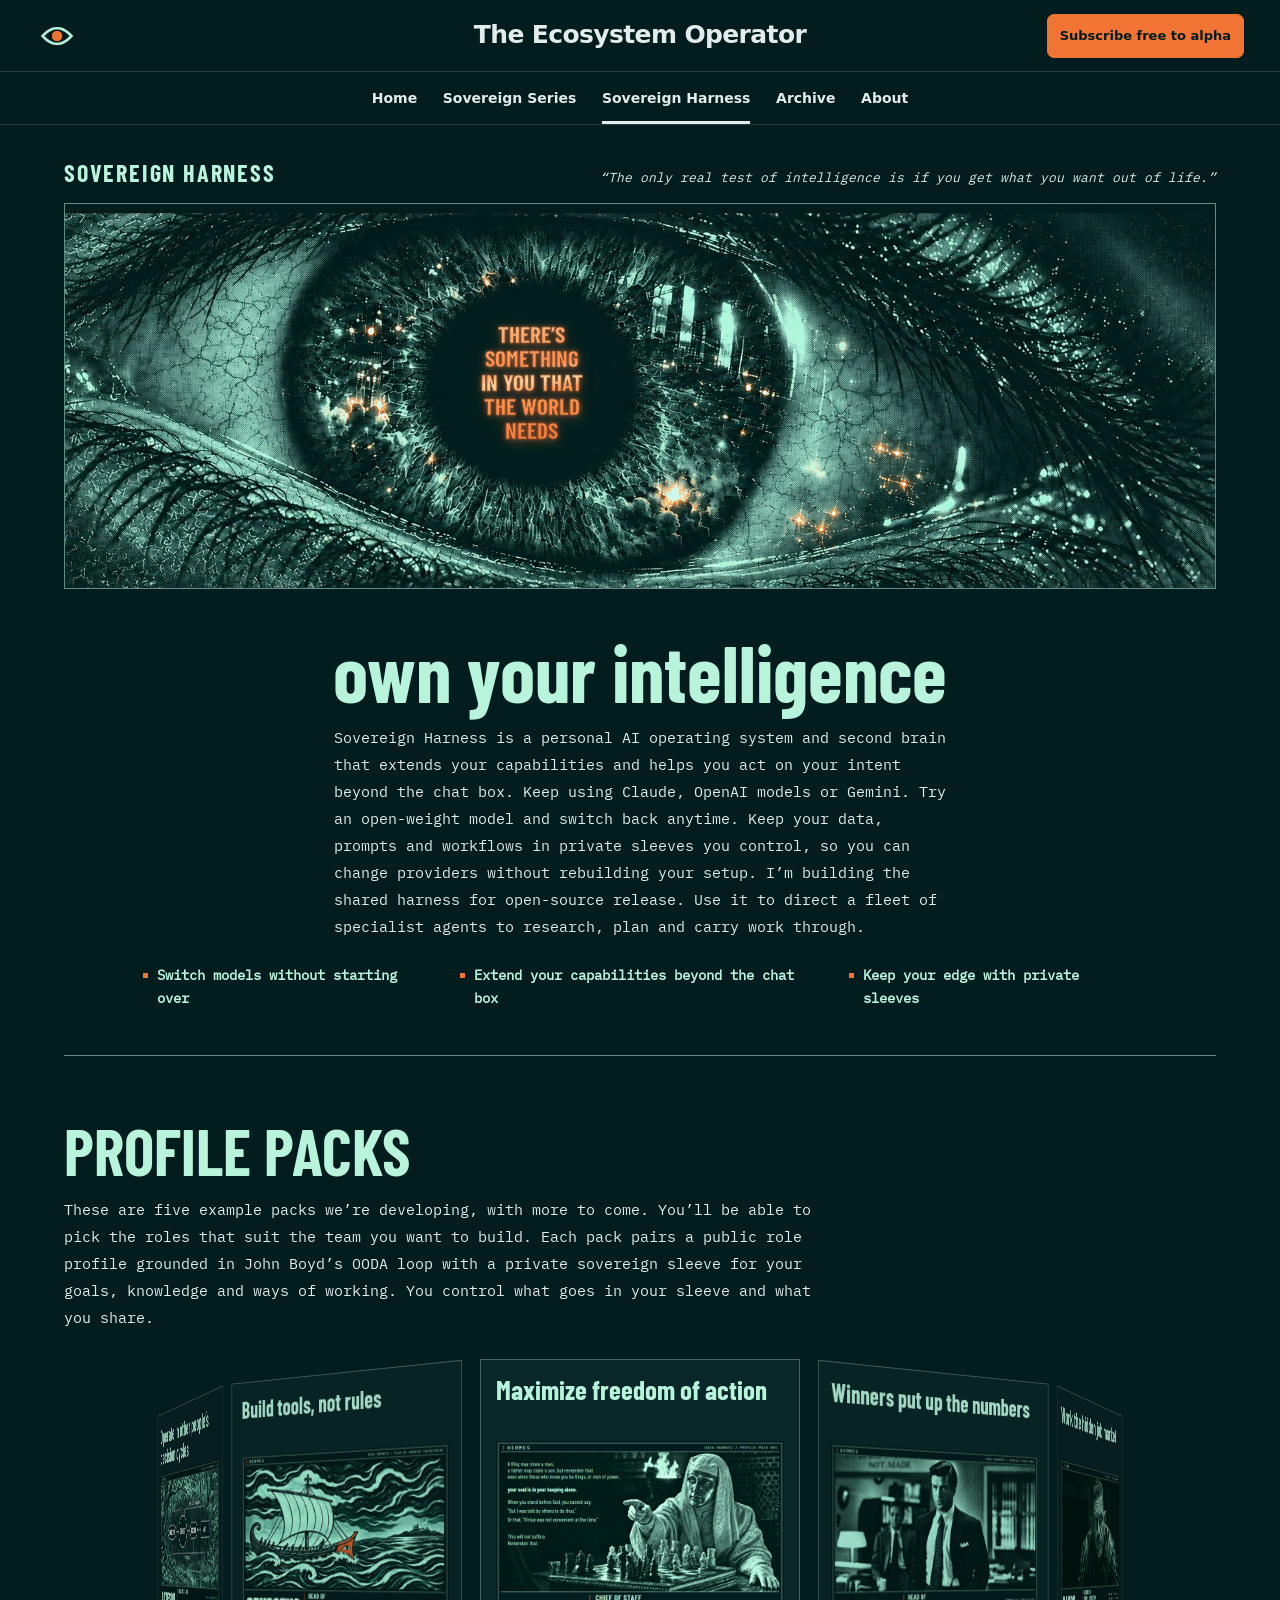
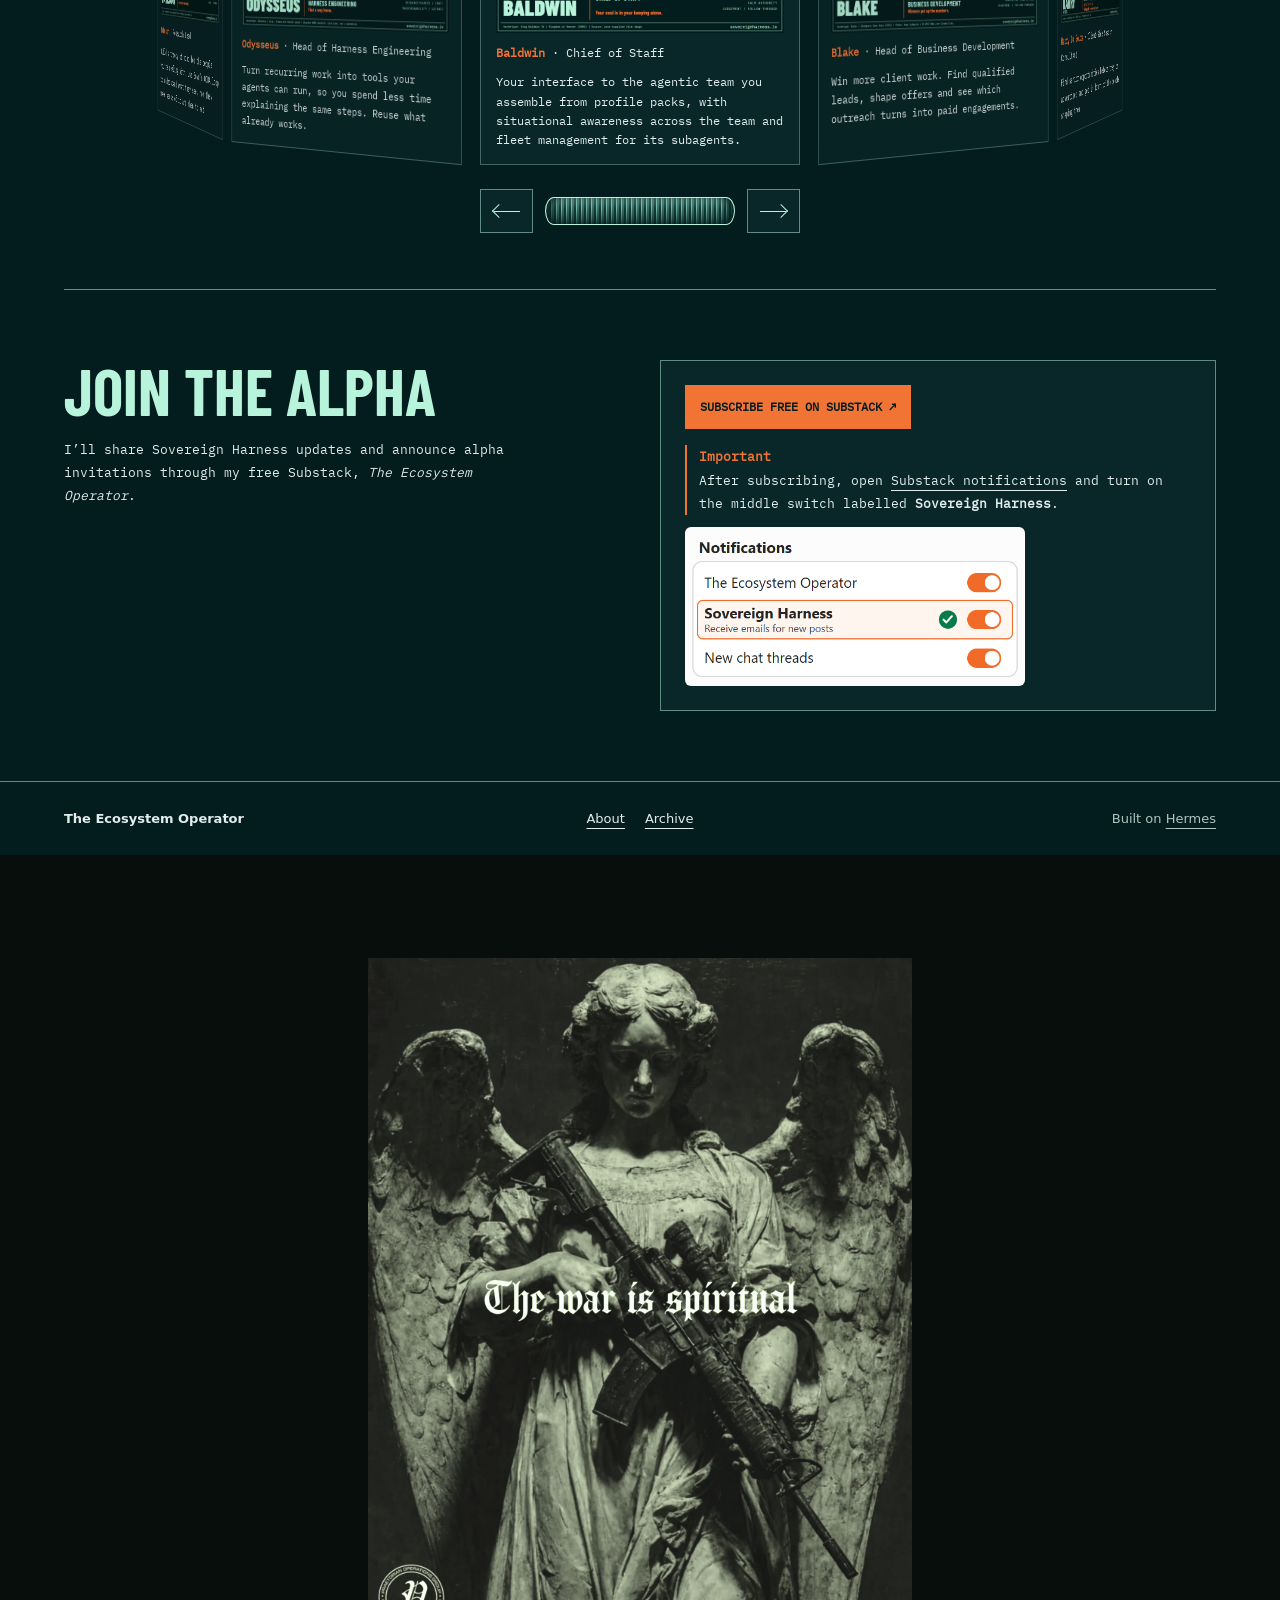
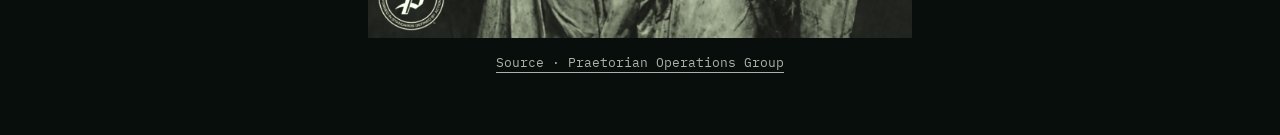
==== green-preview/index.html @ 382563a9 "Publish green artwork preview" ====
<!doctype html>
<html lang="en-GB">
<head>
<meta charset="utf-8">
<meta name="viewport" content="width=device-width, initial-scale=1">
<title>Welcome to your Sovereign Harness</title>
<meta name="description" content="Bring your models, knowledge and ongoing work into a harness you control. Follow Sovereign Harness updates through The Ecosystem Operator.">
<meta name="theme-color" content="#031c1d">
<link rel="canonical" href="https://sovereignharness.io/">
<link rel="icon" href="../icon.svg" type="image/svg+xml">
<link rel="stylesheet" href="../style.css?v=0ae47be">
<meta property="og:title" content="Sovereign Harness — own your intelligence">
<meta property="og:description" content="A personal operating system in Hermes. Opt in to project updates and future alpha cohort invitations.">
<meta property="og:type" content="website">
<meta property="og:url" content="https://sovereignharness.io/">
<meta property="og:image" content="https://sovereignharness.io/assets/sovereign-harness-eye-share.jpg">
<meta property="og:image:secure_url" content="https://sovereignharness.io/assets/sovereign-harness-eye-share.jpg">
<meta property="og:image:type" content="image/jpeg">
<meta property="og:image:width" content="1200">
<meta property="og:image:height" content="630">
<meta property="og:image:alt" content="A teal eye with orange text reading ‘There’s something in you that the world needs’.">
<meta name="twitter:card" content="summary_large_image">
<meta name="twitter:title" content="Sovereign Harness — own your intelligence">
<meta name="twitter:description" content="A personal operating system in Hermes. Opt in to project updates and future alpha cohort invitations.">
<meta name="twitter:image" content="https://sovereignharness.io/assets/sovereign-harness-eye-share.jpg">
<meta name="twitter:image:alt" content="A teal eye with orange text reading ‘There’s something in you that the world needs’.">
<meta name="robots" content="noindex">
<style>
  .closing-artwork {
    margin: 0;
    padding: clamp(3rem, 8vw, 7rem) 1rem clamp(2rem, 5vw, 4rem);
    background: #080e0b;
    text-align: center;
  }
  .closing-artwork img {
    display: block;
    width: min(100%, 34rem);
    height: auto;
    margin-inline: auto;
    filter: grayscale(.82) sepia(.35) hue-rotate(43deg) saturate(1.18);
  }
  .closing-artwork figcaption {
    margin-top: 1rem;
    color: #a8b5a6;
    font-size: .8rem;
  }
</style>
</head>
<body>
<header class="publication-header" id="page-top">
  <div class="masthead">
    <a class="publication-icon" href="https://ecosystemoperator.substack.com/" aria-label="The Ecosystem Operator home"><picture><source media="(prefers-reduced-motion: no-preference)" srcset="../assets/eye-blink-and-sheen.gif?v=c6fed5a"><img src="../icon.svg" width="42" height="42" alt=""></picture></a>
    <a class="publication-name" href="https://ecosystemoperator.substack.com/">The Ecosystem Operator</a>
    <a class="subscribe-cta masthead-cta" href="#updates">Subscribe free to alpha</a>
  </div>
  <nav class="publication-nav" aria-label="Publication">
    <a href="https://ecosystemoperator.substack.com/">Home</a>
    <a href="https://ecosystemoperator.substack.com/p/survival-of-the-sovereign-series">Sovereign Series</a>
    <a href="#page-top" aria-current="page">Sovereign Harness</a>
    <a href="https://ecosystemoperator.substack.com/archive">Archive</a>
    <a href="https://ecosystemoperator.substack.com/about">About</a>
  </nav>
</header>
<main>
<section class="hero" id="top" aria-labelledby="hero-title">
  <div class="project-intro"><span class="project-name">Sovereign Harness</span><p class="strapline">“The only real test of intelligence is if you get what you want out of life.”</p></div>
  <figure class="eye-banner">
    <img class="hero-image" src="../assets/eye.jpg" alt="" width="1774" height="887" fetchpriority="high">
    <figcaption class="eye-caption">There’s<br>something<br>in you that<br>the world<br>needs</figcaption>
  </figure>
  <div class="hero-copy" id="about">
    <h1 id="hero-title">own your intelligence</h1>
    <p class="summary">Sovereign Harness is a personal AI operating system and second brain that extends your capabilities and helps you act on your intent beyond the chat box. Keep using Claude, OpenAI models or Gemini. Try an open-weight model and switch back anytime. Keep your data, prompts and workflows in private sleeves you control, so you can change providers without rebuilding your setup. I’m building the shared harness for open-source release. Use it to direct a fleet of specialist agents to research, plan and carry work through.</p>
    <ul class="benefits">
      <li>Switch models without starting over</li>
      <li>Extend your capabilities beyond the chat box</li>
      <li>Keep your edge with private sleeves</li>
    </ul>
  </div>
</section>
<section class="profile-packs" id="profile-packs" aria-labelledby="packs-title">
  <div class="packs-heading">
    <h2 id="packs-title">Profile packs</h2>
    <p class="summary">These are five example packs we’re developing, with more to come. You’ll be able to pick the roles that suit the team you want to build. Each pack pairs a public role profile grounded in John Boyd’s OODA loop with a private sovereign sleeve for your goals, knowledge and ways of working. You control what goes in your sleeve and what you share.</p>
  </div>
  <div class="pack-viewport">
    <ul class="pack-track" id="pack-track" tabindex="0" aria-label="Five profile packs">
      <li class="pack-card">
        <h3>Maximize freedom of action</h3>
        <img src="../assets/chief-of-staff-baldwin.png" alt="" width="1536" height="1024" loading="lazy">
        <p class="pack-character"><strong>Baldwin</strong> · Chief of Staff</p>
        <p>Your interface to the agentic team you assemble from profile packs, with situational awareness across the team and fleet management for its subagents.</p>
      </li>
      <li class="pack-card">
        <h3>Winners put up the numbers</h3>
        <img src="../assets/head-of-business-development-blake.png" alt="" width="1536" height="1024" loading="lazy">
        <p class="pack-character"><strong>Blake</strong> · Head of Business Development</p>
        <p>Win more client work. Find qualified leads, shape offers and see which outreach turns into paid engagements.</p>
      </li>
      <li class="pack-card">
        <h3>Work the hidden job market</h3>
        <img src="../assets/head-of-talent-harry.png?v=0d63906" alt="" width="1536" height="1024" loading="lazy">
        <p class="pack-character"><strong>Harry Da Souza</strong> · Client-Side Search Consultant</p>
        <p>Find senior opportunities before they’re advertised and get in front of the people shaping them.</p>
      </li>
      <li class="pack-card">
        <h3>Operate in other people’s decision cycles</h3>
        <img src="../assets/research-lead-bateson.png?v=7f2e8f7" alt="A white OODA diagram shows how observation, orientation, decisions and action connect, over a teal woodland." width="1536" height="1024" loading="lazy">
        <p class="pack-character"><strong>Bateson</strong> · Research Lead</p>
        <p>Build a theory of mind for the people you’re dealing with. Use Boyd’s OODA loop to understand what they see, how they make sense of it and when to act.</p>
      </li>
      <li class="pack-card">
        <h3>Build tools, not rules</h3>
        <img src="../assets/head-of-harness-engineering-odysseus.png" alt="" width="1536" height="1024" loading="lazy">
        <p class="pack-character"><strong>Odysseus</strong> · Head of Harness Engineering</p>
        <p>Turn recurring work into tools your agents can run, so you spend less time explaining the same steps. Reuse what already works.</p>
      </li>
    </ul>
  </div>
  <div class="pack-controls" role="group" aria-label="Browse profile packs" hidden>
    <button type="button" data-pack-direction="-1" aria-controls="pack-track" aria-label="Previous profile pack"><span aria-hidden="true"></span></button>
    <button class="pack-dial" type="button" aria-label="Turn profile pack dial" aria-description="Drag left or right, or use the arrow keys." aria-controls="pack-track"><span aria-hidden="true"></span></button>
    <button type="button" data-pack-direction="1" aria-controls="pack-track" aria-label="Next profile pack"><span aria-hidden="true"></span></button>
  </div>
</section>
<section class="signup" id="updates" aria-labelledby="signup-title">
  <div>
    <h2 id="signup-title">Join the alpha</h2>
    <p>I’ll share Sovereign Harness updates and announce alpha invitations through my free Substack, <i>The Ecosystem Operator</i>.</p>
  </div>
  <div class="signup-box">
    <a class="subscribe-cta" href="https://ecosystemoperator.substack.com/embed">SUBSCRIBE FREE ON SUBSTACK ↗</a>
    <p class="signup-reminder"><strong>Important</strong><br>After subscribing, open <a href="https://ecosystemoperator.substack.com/account#notifications">Substack notifications</a> and turn on the middle switch labelled <b>Sovereign Harness</b>.</p>
    <img class="signup-guide" src="../assets/substack-updates.png?v=b4bda8c" data-animation="../assets/substack-updates.gif?v=e071088" width="600" height="280" loading="lazy" alt="In Substack Notifications, turn on the middle switch labelled Sovereign Harness.">
  </div>
</section>
</main>
<footer class="publication-footer">
  <a class="footer-name" href="https://ecosystemoperator.substack.com/">The Ecosystem Operator</a>
  <div class="footer-links"><a href="https://ecosystemoperator.substack.com/about">About</a><a href="https://ecosystemoperator.substack.com/archive">Archive</a></div>
  <span class="footer-credit">Built on <a href="https://hermes-agent.nousresearch.com/">Hermes</a></span>
</footer>
<figure class="closing-artwork" id="closing-artwork">
  <img src="the-war-is-spiritual.webp" width="1440" height="1800"
       loading="lazy" alt="A stone angel holds a rifle. The caption reads 'The war is spiritual'.">
  <figcaption><a href="https://www.instagram.com/p/DWGxwhJDHxY/">Source · Praetorian Operations Group</a></figcaption>
</figure>
<script src="../profile-packs.js?v=69438b4" defer></script>
<script src="../favicon-blink.js?v=b08d738" defer></script>
<script>
  const signupGuide = document.querySelector('.signup-guide');
  if ('IntersectionObserver' in window && !matchMedia('(prefers-reduced-motion: reduce)').matches) {
    const observer = new IntersectionObserver(([entry]) => {
      if (entry.intersectionRatio < 0.75) return;
      signupGuide.src = signupGuide.dataset.animation;
      observer.disconnect();
    }, { threshold: 0.75 });
    observer.observe(signupGuide);
  }
</script>
</body>
</html>
---- style.css ----
@font-face {
  font-family: Plex;
  src: url('assets/IBMPlexMono-Regular.ttf') format('truetype');
  font-display: swap;
}

@font-face {
  font-family: Barlow;
  src: url('assets/BarlowCondensed-Bold.ttf') format('truetype');
  font-weight: 700;
  font-display: swap;
}

:root {
  color-scheme: dark;
  --dark: #031c1d;
  --text: #e2ecec;
  --mint: #b8f4dc;
  --muted: #5f8d85;
  --orange: #f17435;
  font-family: Plex, ui-monospace, monospace;
  background: var(--dark);
  color: var(--text);
}

* { box-sizing: border-box; }
html { scroll-behavior: smooth; }
body { margin: 0; }
a { color: inherit; text-underline-offset: 5px; }
a:focus-visible { outline: 2px solid var(--orange); outline-offset: 6px; }

main, footer {
  max-width: 1280px;
  margin: auto;
  padding-inline: clamp(22px, 5vw, 64px);
}

.strapline {
  margin: 9px 0 0;
  font-size: clamp(11px, 1.1vw, 13px);
  font-style: italic;
  line-height: 1.6;
}

.subscribe-cta {
  display: inline-flex;
  align-items: center;
  min-height: 44px;
  padding: 8px 14px;
  border: 1px solid var(--orange);
  background: var(--orange);
  color: var(--dark);
  font-size: 12px;
  font-weight: bold;
  line-height: 1.5;
  text-decoration: none;
}

.subscribe-cta:hover,
.subscribe-cta:focus-visible,
.subscribe-cta:active {
  border-color: var(--mint);
  background: var(--mint);
}

.hero { padding-top: clamp(18px, 3vw, 36px); }

.eye-banner {
  --pupil-x: 40.6%;
  --pupil-y: 46.6%;
  position: relative;
  overflow: hidden;
  margin: 0;
  border: 1px solid var(--muted);
}

.hero-image {
  display: block;
  width: 100%;
  height: clamp(150px, 34vw, 384px);
  object-fit: cover;
  object-position: var(--pupil-x) var(--pupil-y);
}

.eye-caption {
  position: absolute;
  left: var(--pupil-x);
  top: var(--pupil-y);
  transform: translate(-50%, -50%);
  width: max-content;
  text-align: center;
  text-transform: uppercase;
  font: 700 clamp(10px, 1.8vw, 24px)/1.04 Barlow, Impact, sans-serif;
  color: #ff9958;
  -webkit-text-stroke: clamp(0.25px, 0.035vw, 0.55px) rgb(0 0 0 / 65%);
  filter: drop-shadow(0 0 2px #f1743580) drop-shadow(1px 2px 6px #e0602d5c);
}

@supports (background-clip: text) {
  .eye-caption {
    background-image: linear-gradient(173deg, #ffbd85, #f88b4d 36%, #ffd19c 48%, #fa9754 57%, #ed773b);
    background-clip: text;
    color: transparent;
  }
}

.hero-copy {
  padding-block: clamp(24px, 4vw, 45px);
  border-bottom: 1px solid var(--muted);
}

.hero-copy h1 { text-align: center; }

.hero-copy .summary {
  max-width: 68ch;
  margin-inline: auto;
}

h1, h2 {
  margin: 0;
  color: var(--mint);
  font: 700 clamp(42px, 5vw, 64px)/.96 Barlow, Impact, sans-serif;
  text-transform: uppercase;
}

h1 { font-size: clamp(49px, 6.2vw, 94px); }
#hero-title { text-transform: none; }

.summary {
  max-width: 760px;
  margin: 14px 0 0;
  font-size: 15px;
  line-height: 1.8;
}

.benefits {
  display: flex;
  flex-wrap: wrap;
  justify-content: center;
  gap: 10px 28px;
  margin: 24px auto 0;
  padding: 0;
  list-style: none;
  color: var(--mint);
  font-size: 14px;
  font-weight: bold;
  line-height: 1.65;
}

.benefits li {
  display: flex;
  align-items: flex-start;
  gap: 9px;
}

.benefits li::before {
  content: '';
  flex: 0 0 5px;
  height: 5px;
  margin-top: 9px;
  background: var(--orange);
}

.signup {
  padding-block: clamp(36px, 6vw, 70px);
  display: grid;
  grid-template-columns: 1fr 1fr;
  gap: 40px;
  align-items: start;
  border-top: 1px solid var(--muted);
}

.signup p {
  max-width: 480px;
  margin: 16px 0 0;
  font-size: 13px;
  line-height: 1.8;
}

.signup-box {
  border: 1px solid var(--muted);
  padding: 24px;
  background: #092729;
}

.signup-reminder {
  border-inline-start: 2px solid var(--orange);
  padding-inline-start: 12px;
}

.signup-reminder strong { color: var(--orange); }

.signup-guide {
  display: block;
  width: min(100%, 340px);
  height: auto;
  margin-top: 12px;
  border-radius: 6px;
}

footer {
  padding-block: 25px;
  border-top: 1px solid var(--muted);
  display: flex;
  justify-content: space-between;
  gap: 24px;
  font-size: 10px;
  line-height: 1.8;
}

footer a { white-space: nowrap; }

@media (prefers-reduced-motion: reduce) {
  html { scroll-behavior: auto; }
}

.profile-packs {
  --pack-face-width: min(72%, 320px);
  padding-block: clamp(34px, 5vw, 66px) clamp(28px, 5vw, 56px);
  scroll-margin-top: 20px;
}

.packs-heading {
  margin-bottom: 20px;
}

.packs-heading h2 {
  margin: 0 0 10px;
}

.pack-controls:not([hidden]) {
  display: flex;
  inline-size: var(--pack-face-width);
  align-items: center;
  gap: clamp(8px, 2vw, 12px);
  margin-top: 10px;
  margin-inline: auto;
}

.pack-controls button {
  flex: 0 0 max(44px, calc(100% / 6));
  height: 44px;
  display: grid;
  place-items: center;
  border: 1px solid var(--muted);
  background: #092729;
  color: var(--mint);
  cursor: pointer;
}

.pack-controls [data-pack-direction]:hover {
  border-color: var(--mint);
}

.pack-controls [data-pack-direction] span {
  position: relative;
  width: 66%;
  border-top: 1px solid currentColor;
}

.pack-controls [data-pack-direction] span::after {
  content: "";
  position: absolute;
  right: 0;
  top: -1px;
  width: 9px;
  height: 9px;
  border-top: 1px solid currentColor;
  border-right: 1px solid currentColor;
  transform: translateY(-50%) rotate(45deg);
}

.pack-controls [data-pack-direction="-1"] span {
  transform: scaleX(-1);
}

.pack-controls .pack-dial {
  flex: 1 1 0;
  min-width: 0;
  padding: 0;
  border: 0;
  background: transparent;
  touch-action: pan-y;
  user-select: none;
  cursor: grab;
}

.pack-dial:active {
  cursor: grabbing;
}

.pack-dial span {
  width: 100%;
  height: 28px;
  border: 1px solid var(--mint);
  border-radius: 9px / 50%;
  background-image: linear-gradient(#b8f4dc45, transparent 42%, #031c1daa),
    repeating-linear-gradient(90deg, #72b5a5 0 1px, #376a61 1px 3px, #123b38 3px 5px);
  background-position: 0 0, var(--dial-offset, 0px) 0;
  background-size: 100% 100%, 5px 100%;
  box-shadow: inset 10px 0 9px -5px var(--dark), inset -10px 0 9px -5px var(--dark);
}

.pack-viewport {
  overflow: clip;
}

.pack-track {
  display: grid;
  grid-auto-flow: column;
  grid-auto-columns: min(86%, clamp(248px, 28vw, 330px));
  align-items: start;
  gap: 16px;
  overflow-x: auto;
  scroll-snap-type: x mandatory;
  scrollbar-color: var(--muted) var(--dark);
  list-style: none;
  margin: 0;
  padding: 2px 0 14px;
}

.pack-track:focus-visible,
.pack-controls :focus-visible {
  outline: 2px solid var(--orange);
  outline-offset: -2px;
}

.pack-track.is-wheel {
  grid-template-columns: var(--pack-face-width);
  grid-auto-flow: row;
  justify-content: center;
  align-items: stretch;
  overflow: visible;
  perspective: 1100px;
  padding-block: 8px 14px;
  touch-action: pan-y;
  cursor: grab;
}

.pack-track.is-dragging {
  user-select: none;
  cursor: grabbing;
}

.pack-card {
  scroll-snap-align: start;
  border: 1px solid #436763;
  background: #092729;
  padding: 15px;
}

.is-wheel .pack-card {
  grid-area: 1 / 1;
  backface-visibility: hidden;
  transform: translateZ(calc(-1 * var(--wheel-radius, 0px)))
    rotateY(var(--card-angle, 0deg)) translateZ(var(--wheel-radius, 0px));
  filter: brightness(var(--card-light, 1));
}

.pack-card h3 {
  min-height: 2.1em;
  margin: 0 0 10px;
  color: var(--mint);
  font: 700 27px/1.04 Barlow, Impact, sans-serif;
}

.pack-card img {
  display: block;
  width: 100%;
  height: auto;
  aspect-ratio: 3 / 2;
  object-fit: contain;
}

.pack-card p {
  font-size: 12px;
  line-height: 1.6;
  margin: 10px 0 0;
}

.pack-character strong {
  color: var(--orange);
}

@media (max-width: 760px) {
  .subscribe-cta { padding-inline: 10px; font-size: 11px; }
  .summary { font-size: 13px; }
  .benefits {
    flex-direction: column;
    align-items: flex-start;
    width: fit-content;
  }
  .signup { grid-template-columns: 1fr; gap: 24px; }
}

.publication-header, .publication-footer { font-family: system-ui, sans-serif; }
.publication-header { display: block; width: 100%; max-width: none; padding: 0; border-bottom: 1px solid #263d3e; }
.masthead { display: grid; grid-template-columns: 1fr auto 1fr; gap: 16px; align-items: center; min-height: 72px; padding-inline: clamp(16px, 3vw, 36px); border-bottom: 1px solid #263d3e; }
.masthead a, .publication-nav a { text-decoration: none; }
.publication-icon { width: 42px; display: block; }
.publication-icon img { display: block; width: 100%; height: auto; }
.publication-name { font-weight: 760; font-size: clamp(17px, 2.5vw, 25px); line-height: 1.15; letter-spacing: -.025em; }
.masthead-cta { justify-self: end; border-radius: 7px; font-size: 13px; white-space: nowrap; padding-inline: 12px; }
.publication-nav { display: flex; width: 100%; justify-content: center; flex-wrap: wrap; gap: clamp(8px, 2vw, 26px); padding-inline: 10px; font-size: 14px; font-weight: 600; }
.publication-nav a { display: flex; align-items: center; min-height: 52px; border-bottom: 3px solid transparent; padding-top: 3px; }
.publication-nav a:hover { color: var(--mint); }
.publication-nav a[aria-current] { border-bottom-color: currentColor; font-weight: 760; }
.project-intro { display: flex; align-items: baseline; justify-content: space-between; gap: 6px 18px; margin-bottom: 14px; flex-wrap: wrap; }
.project-name {
  color: var(--mint);
  font: 700 24px/1 Barlow, Impact, sans-serif;
  text-transform: uppercase;
  letter-spacing: .075em;
}
.project-intro .strapline { margin: 0; }
.publication-footer { display: grid; grid-template-columns: 1fr auto 1fr; align-items: center; font-size: 13px; gap: 16px 26px; }
.footer-name { font-weight: 760; text-decoration: none; }
.footer-links { display: flex; gap: 20px; }
.footer-credit { justify-self: end; color: #adc6c1; }
@media (max-width: 640px) {
  .masthead { grid-template-columns: auto minmax(0, 1fr) auto; min-height: 64px; padding-inline: 12px; gap: 8px; }
  .publication-icon { width: 32px; }
  .publication-name { font-size: clamp(14px, 4.25vw, 21px); }
  .masthead-cta { font-size: clamp(10px, 2.8vw, 12px); padding-inline: 7px; }
  .publication-nav { font-size: clamp(10px, 2.8vw, 13px); }
  .publication-nav a { min-height: 44px; }
  .publication-footer { grid-template-columns: 1fr auto; }
  .footer-credit { grid-column: 1 / -1; justify-self: start; }
}
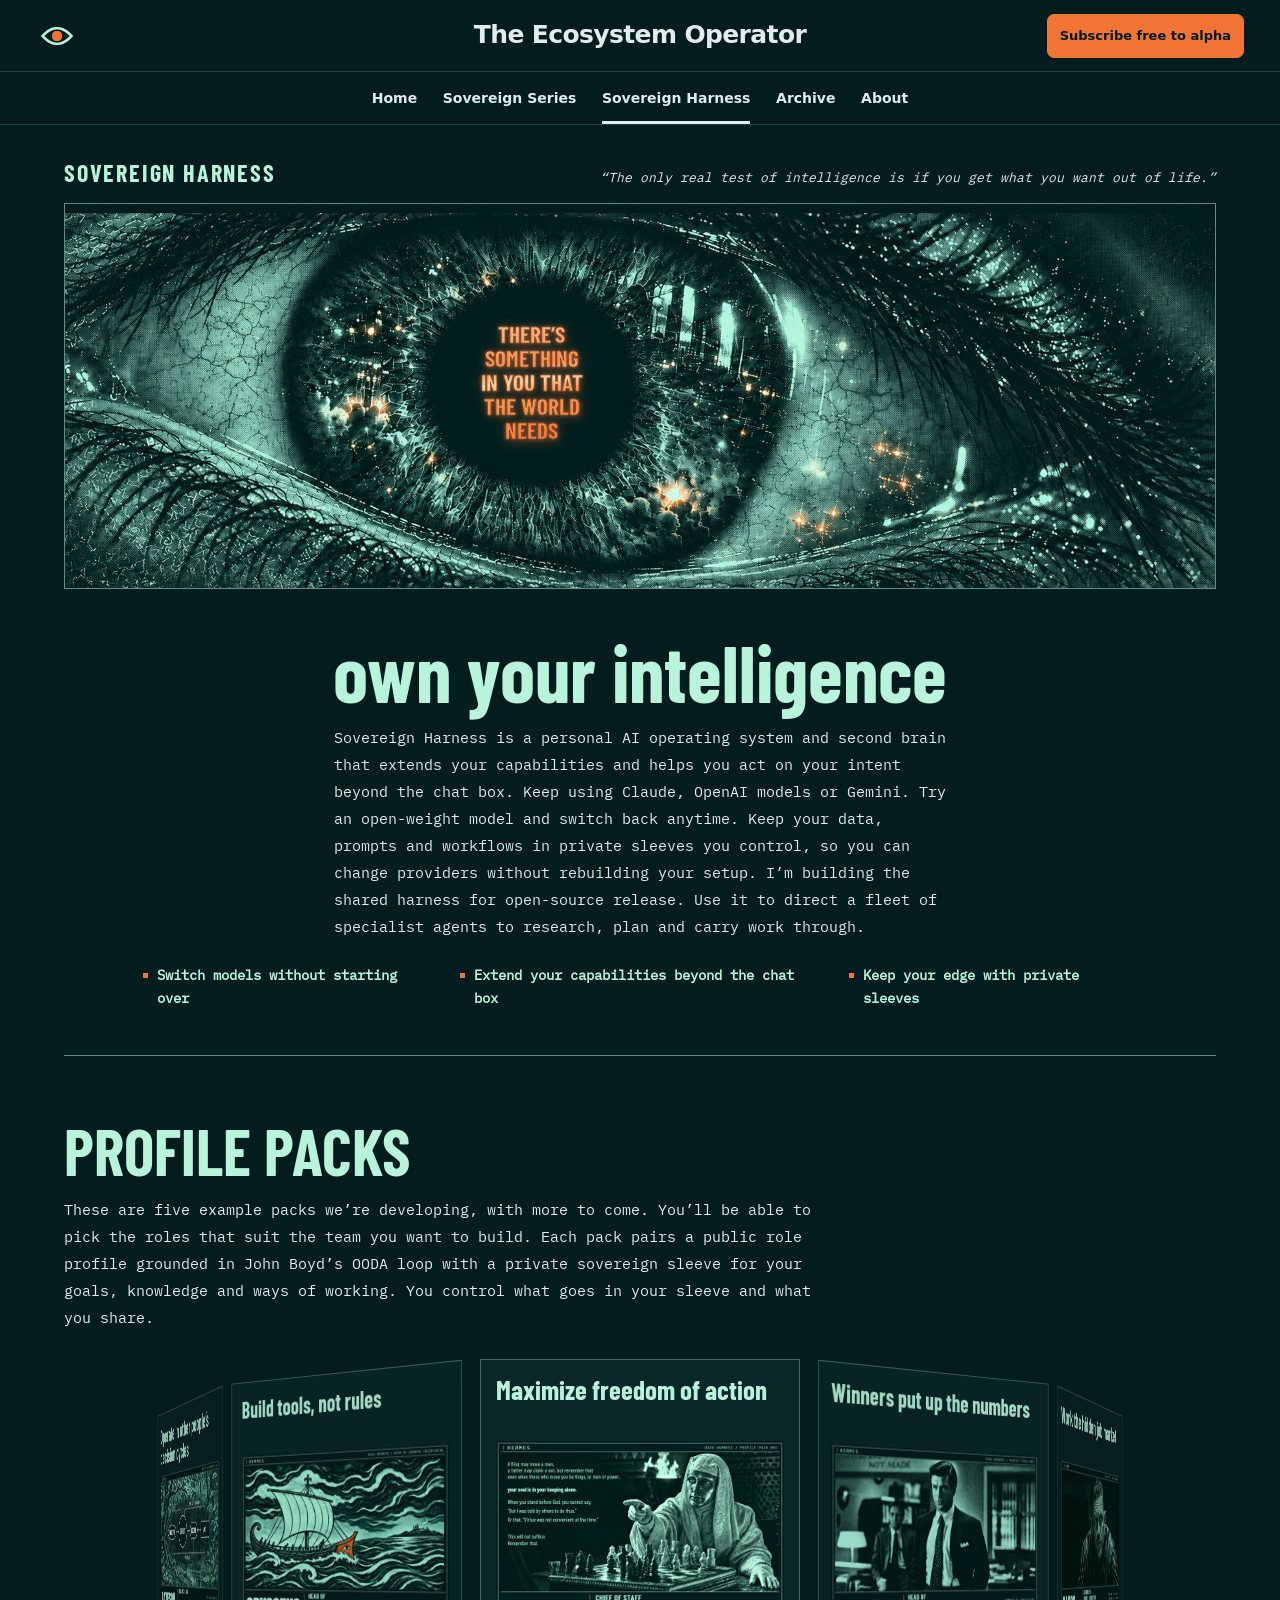
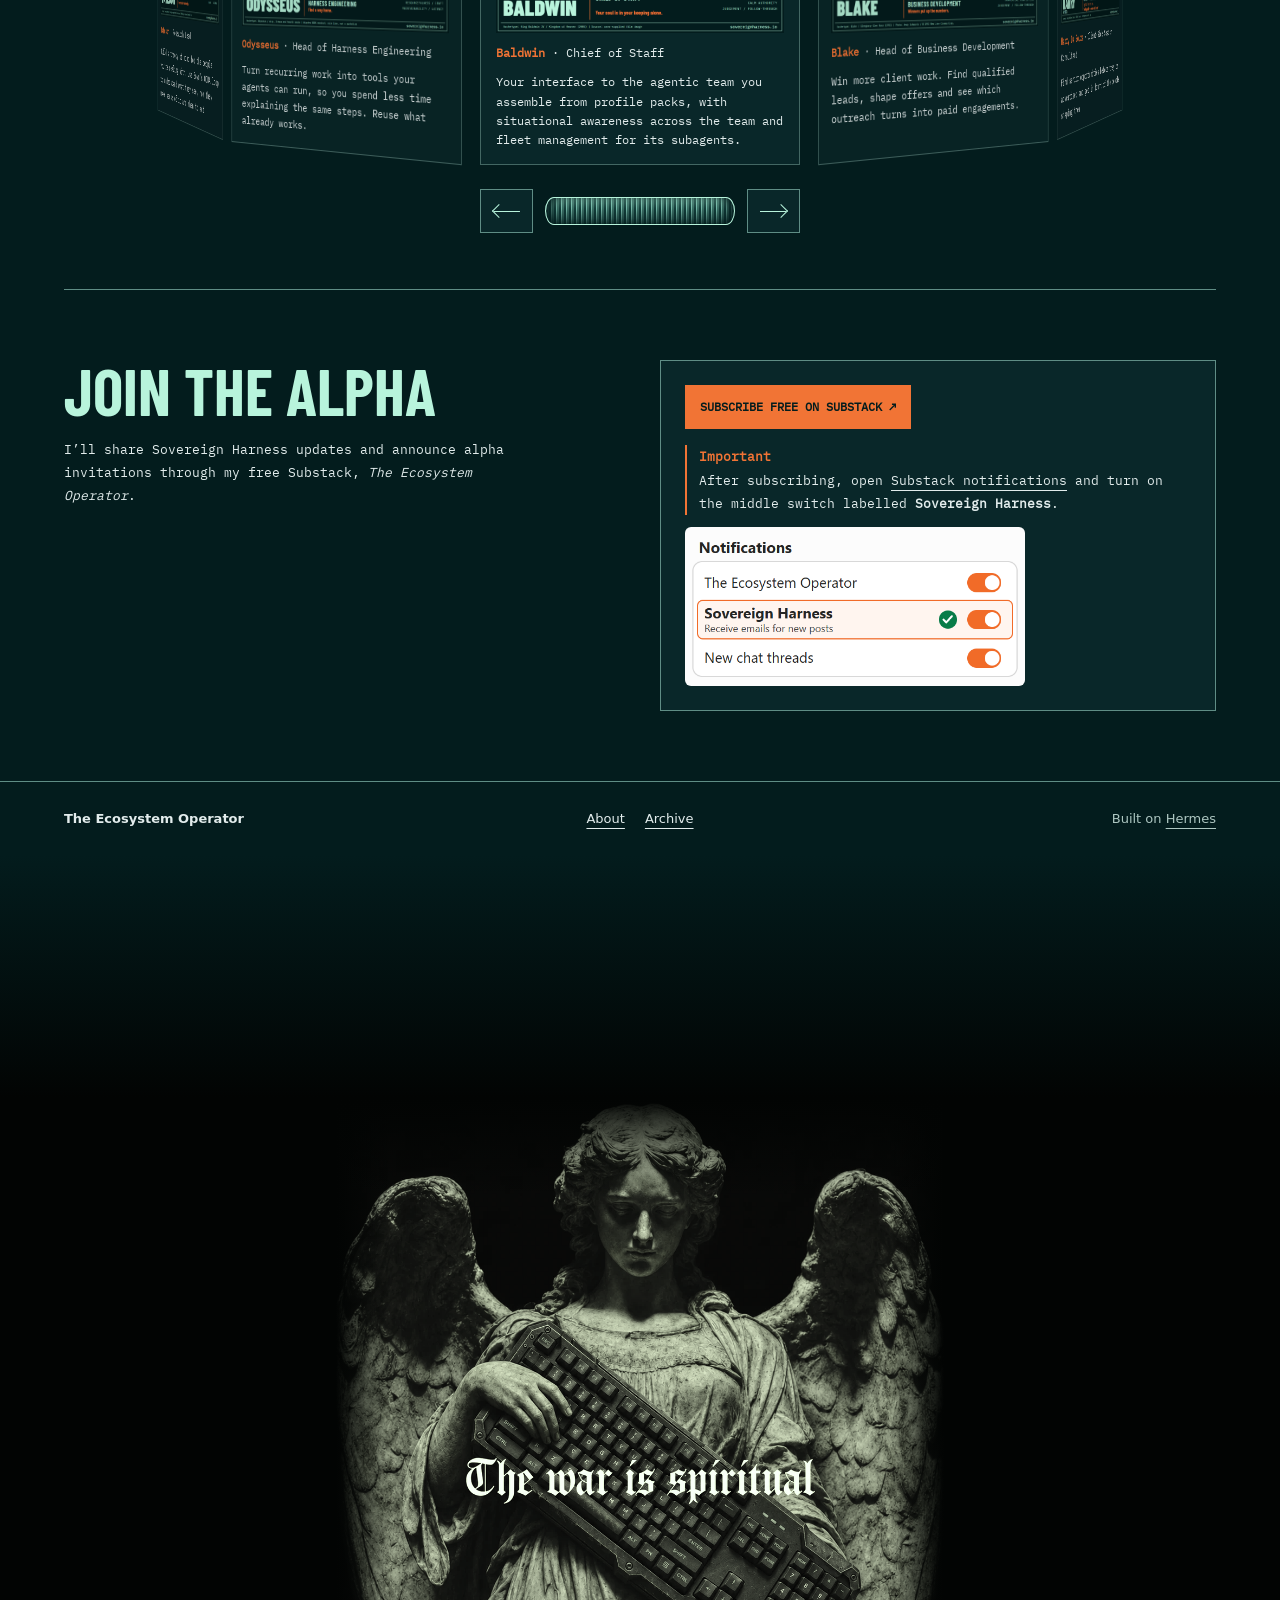
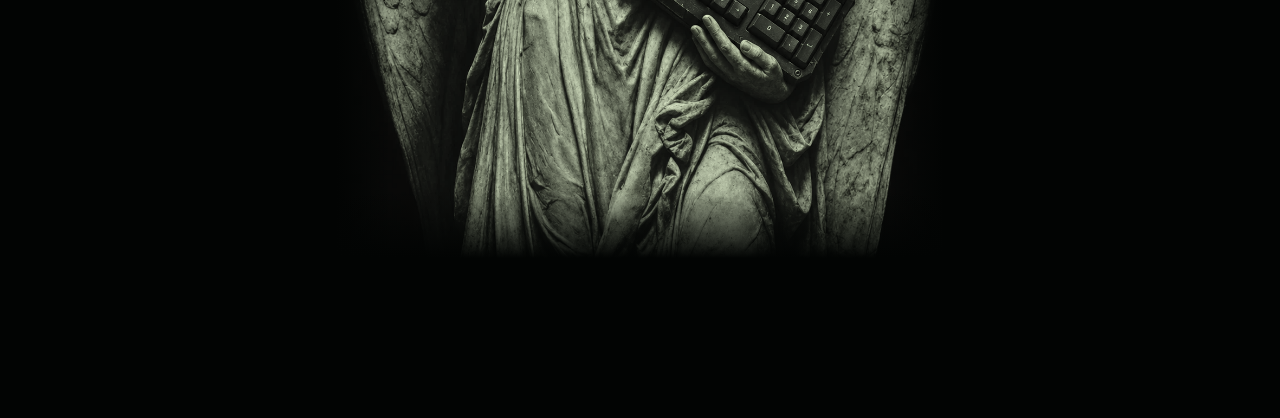
==== commit 8f836f49: "Reveal keyboard angel through a scroll fade" ====
--- a/green-preview/index.html
+++ b/green-preview/index.html
@@ -27,22 +27,36 @@
 <meta name="robots" content="noindex">
 <style>
   .closing-artwork {
+    --darkness: #020403;
+    --descent: clamp(10rem, 27svh, 19rem);
     margin: 0;
-    padding: clamp(3rem, 8vw, 7rem) 1rem clamp(2rem, 5vw, 4rem);
-    background: #080e0b;
-    text-align: center;
-  }
-  .closing-artwork img {
+    padding: var(--descent) 0 clamp(6rem, 18svh, 10rem);
+    scroll-margin-top: 34svh;
+    background: linear-gradient(to bottom, var(--dark) 0, var(--darkness) var(--descent));
+  }
+  .closing-portrait {
+    position: relative;
+    width: min(100%, 38rem);
+    margin-inline: auto;
+    opacity: var(--reveal, 1);
+  }
+  .closing-portrait img {
     display: block;
-    width: min(100%, 34rem);
+    width: 100%;
     height: auto;
-    margin-inline: auto;
-    filter: grayscale(.82) sepia(.35) hue-rotate(43deg) saturate(1.18);
-  }
-  .closing-artwork figcaption {
-    margin-top: 1rem;
-    color: #a8b5a6;
-    font-size: .8rem;
+    filter: grayscale(.8) sepia(.32) hue-rotate(43deg) saturate(1.15);
+  }
+  .closing-portrait::after {
+    content: "";
+    position: absolute;
+    inset: 0;
+    pointer-events: none;
+    background:
+      linear-gradient(to bottom, var(--darkness), transparent 13%, transparent 91%, var(--darkness)),
+      linear-gradient(to right, var(--darkness), transparent 9%, transparent 91%, var(--darkness));
+  }
+  @media (prefers-reduced-motion: reduce) {
+    .closing-portrait { opacity: 1; }
   }
 </style>
 </head>
@@ -141,9 +155,10 @@
   <span class="footer-credit">Built on <a href="https://hermes-agent.nousresearch.com/">Hermes</a></span>
 </footer>
 <figure class="closing-artwork" id="closing-artwork">
-  <img src="the-war-is-spiritual.webp" width="1440" height="1800"
-       loading="lazy" alt="A stone angel holds a rifle. The caption reads 'The war is spiritual'.">
-  <figcaption><a href="https://www.instagram.com/p/DWGxwhJDHxY/">Source · Praetorian Operations Group</a></figcaption>
+  <div class="closing-portrait">
+    <img src="the-war-is-spiritual-keyboard.webp" width="1122" height="1402"
+         loading="lazy" alt="A stone angel carries a rugged computer keyboard across its chest. The caption reads ‘The war is spiritual’.">
+  </div>
 </figure>
 <script src="../profile-packs.js?v=69438b4" defer></script>
 <script src="../favicon-blink.js?v=b08d738" defer></script>
@@ -158,5 +173,32 @@
     observer.observe(signupGuide);
   }
 </script>
+<script>
+  const portrait = document.querySelector('.closing-portrait');
+  const reducedMotion = matchMedia('(prefers-reduced-motion: reduce)');
+  let revealFrame = 0;
+
+  function updatePortrait() {
+    revealFrame = 0;
+    if (reducedMotion.matches) {
+      portrait.style.removeProperty('--reveal');
+      return;
+    }
+
+    const top = portrait.getBoundingClientRect().top / window.innerHeight;
+    const progress = Math.max(0, Math.min(1, (0.94 - top) / 0.51));
+    portrait.style.setProperty('--reveal', progress * progress * (3 - 2 * progress));
+  }
+
+  function schedulePortraitUpdate() {
+    if (!revealFrame) revealFrame = requestAnimationFrame(updatePortrait);
+  }
+
+  updatePortrait();
+  window.addEventListener('scroll', schedulePortraitUpdate, { passive: true });
+  window.addEventListener('resize', schedulePortraitUpdate, { passive: true });
+  window.addEventListener('pageshow', schedulePortraitUpdate);
+  reducedMotion.addEventListener('change', schedulePortraitUpdate);
+</script>
 </body>
 </html>
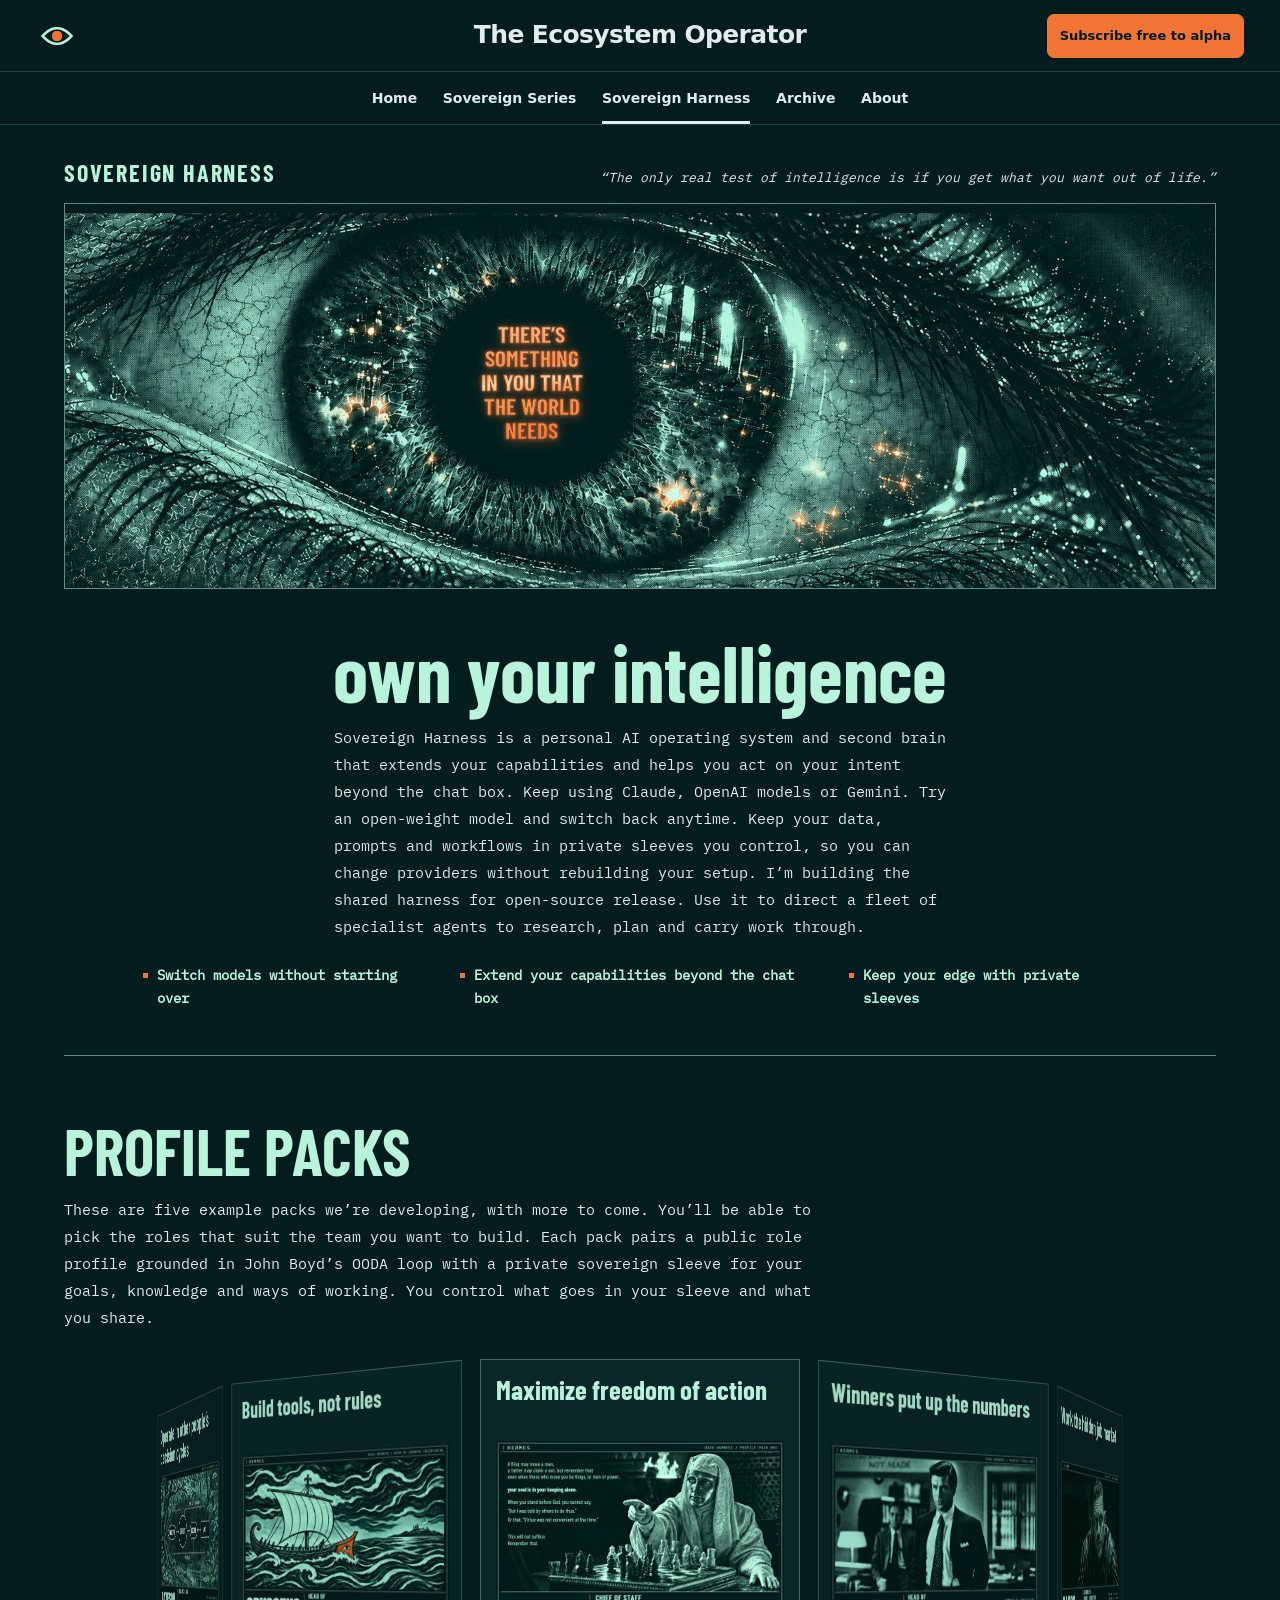
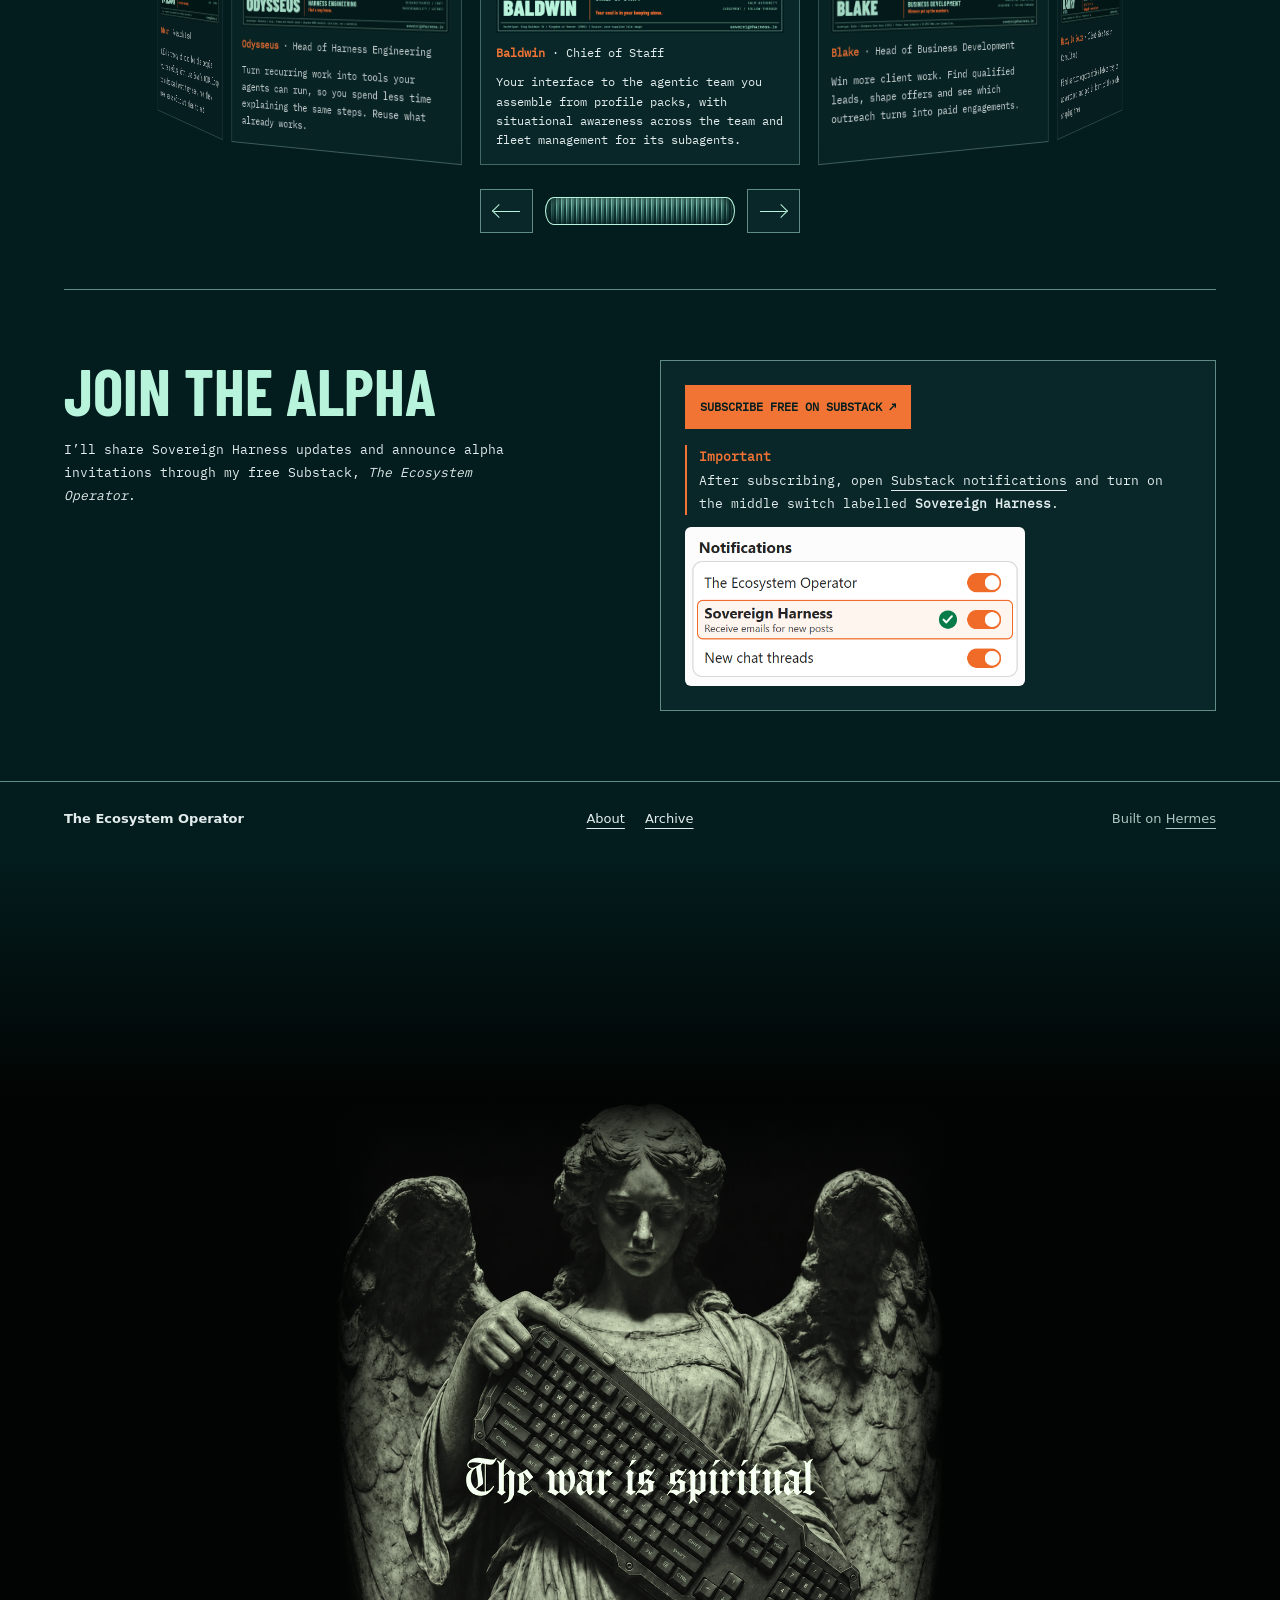
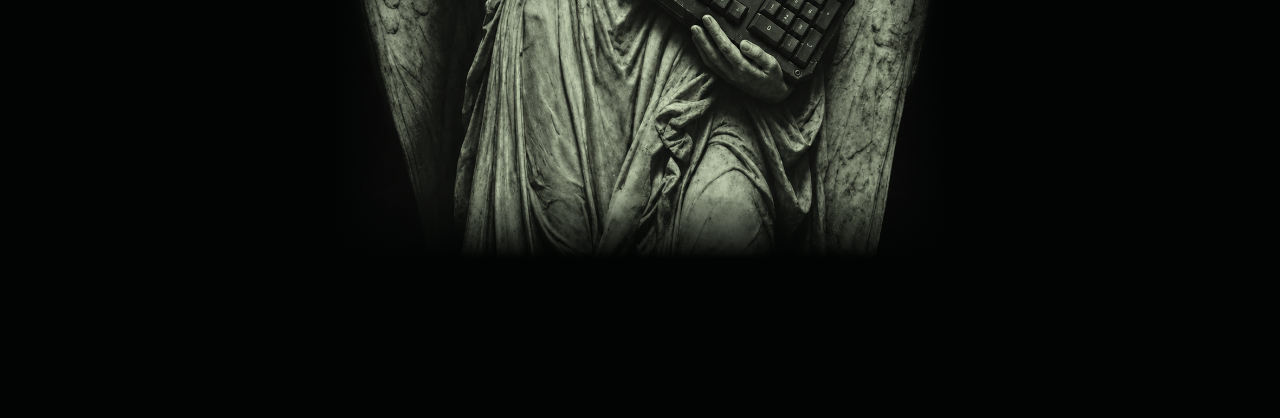
==== commit 61f90693: "Keep the angel's index finger clear of the keys" ====
--- a/green-preview/index.html
+++ b/green-preview/index.html
@@ -156,8 +156,8 @@
 </footer>
 <figure class="closing-artwork" id="closing-artwork">
   <div class="closing-portrait">
-    <img src="the-war-is-spiritual-keyboard.webp" width="1122" height="1402"
-         loading="lazy" alt="A stone angel carries a rugged computer keyboard across its chest. The caption reads ‘The war is spiritual’.">
+    <img src="the-war-is-spiritual-keyboard.webp?v=2" width="1122" height="1402"
+         loading="lazy" alt="A stone angel carries a rugged keyboard, index finger straight along its frame. The caption reads ‘The war is spiritual’.">
   </div>
 </figure>
 <script src="../profile-packs.js?v=69438b4" defer></script>
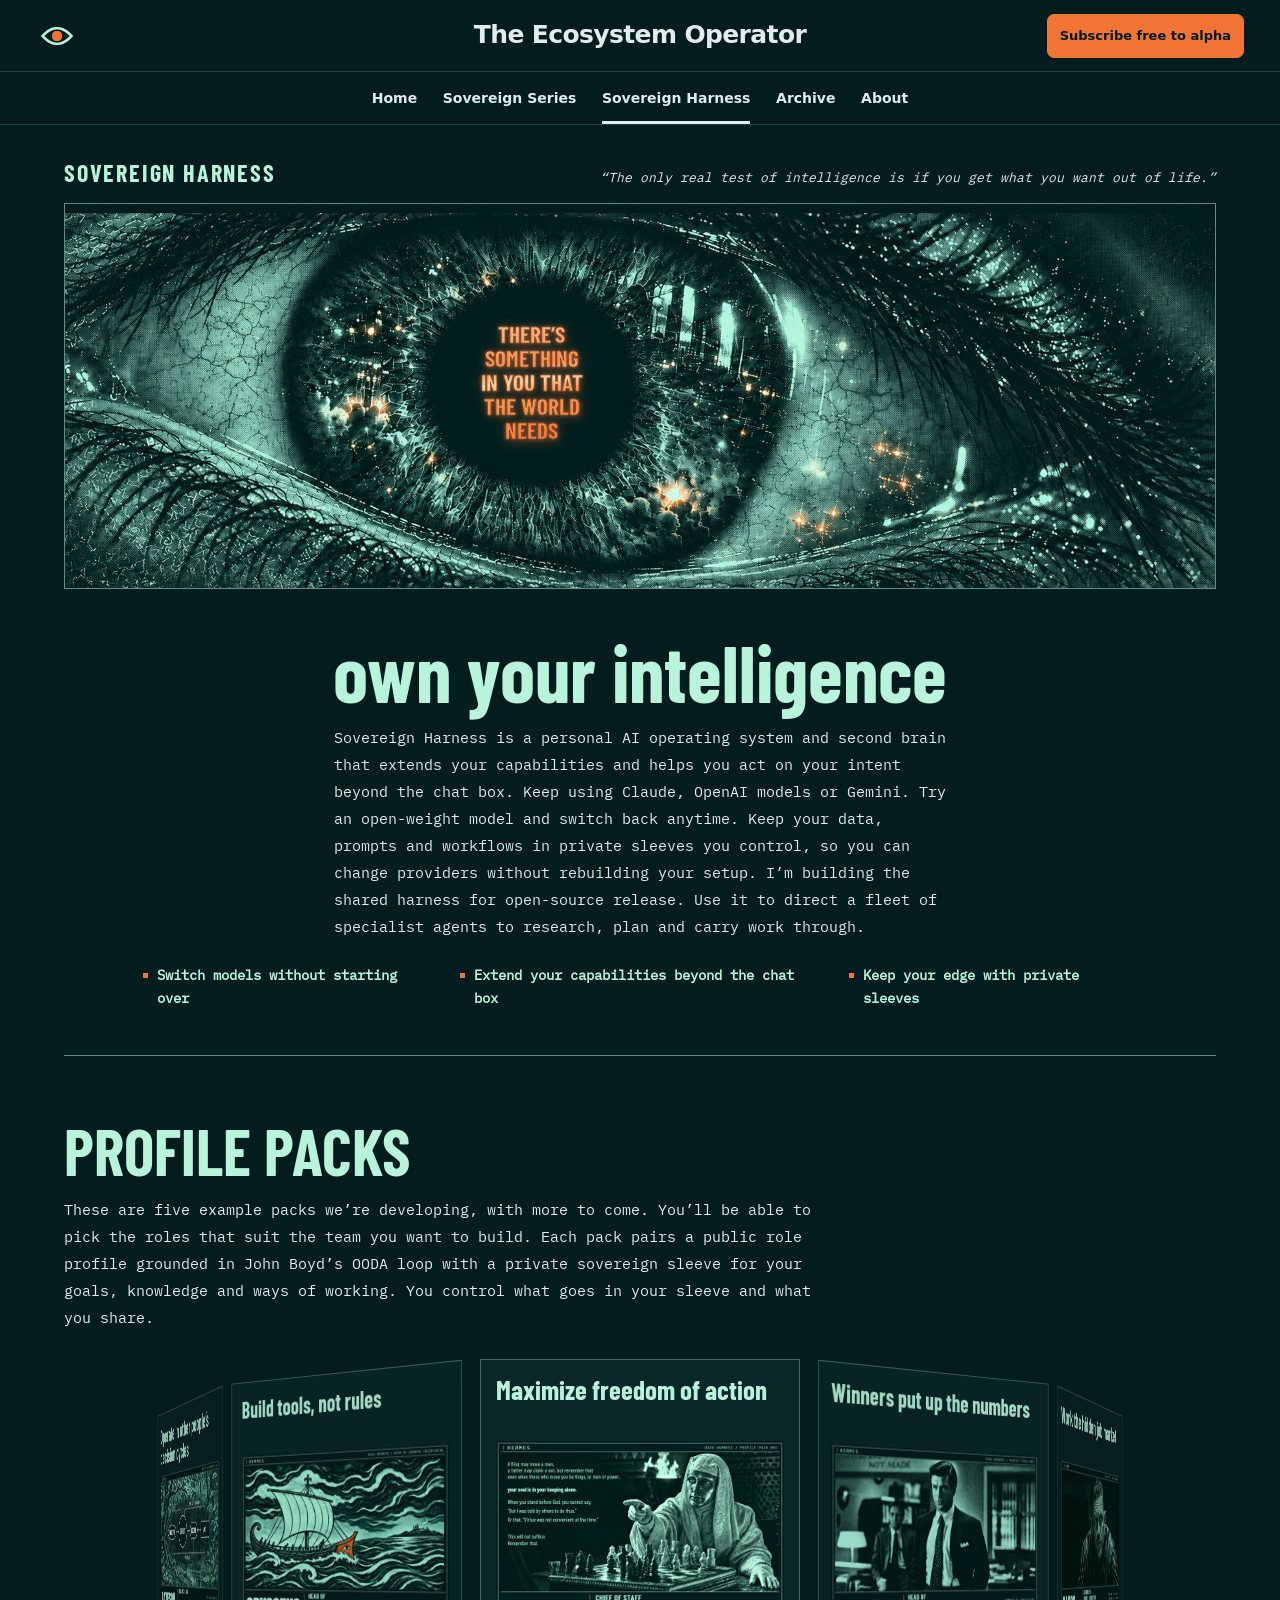
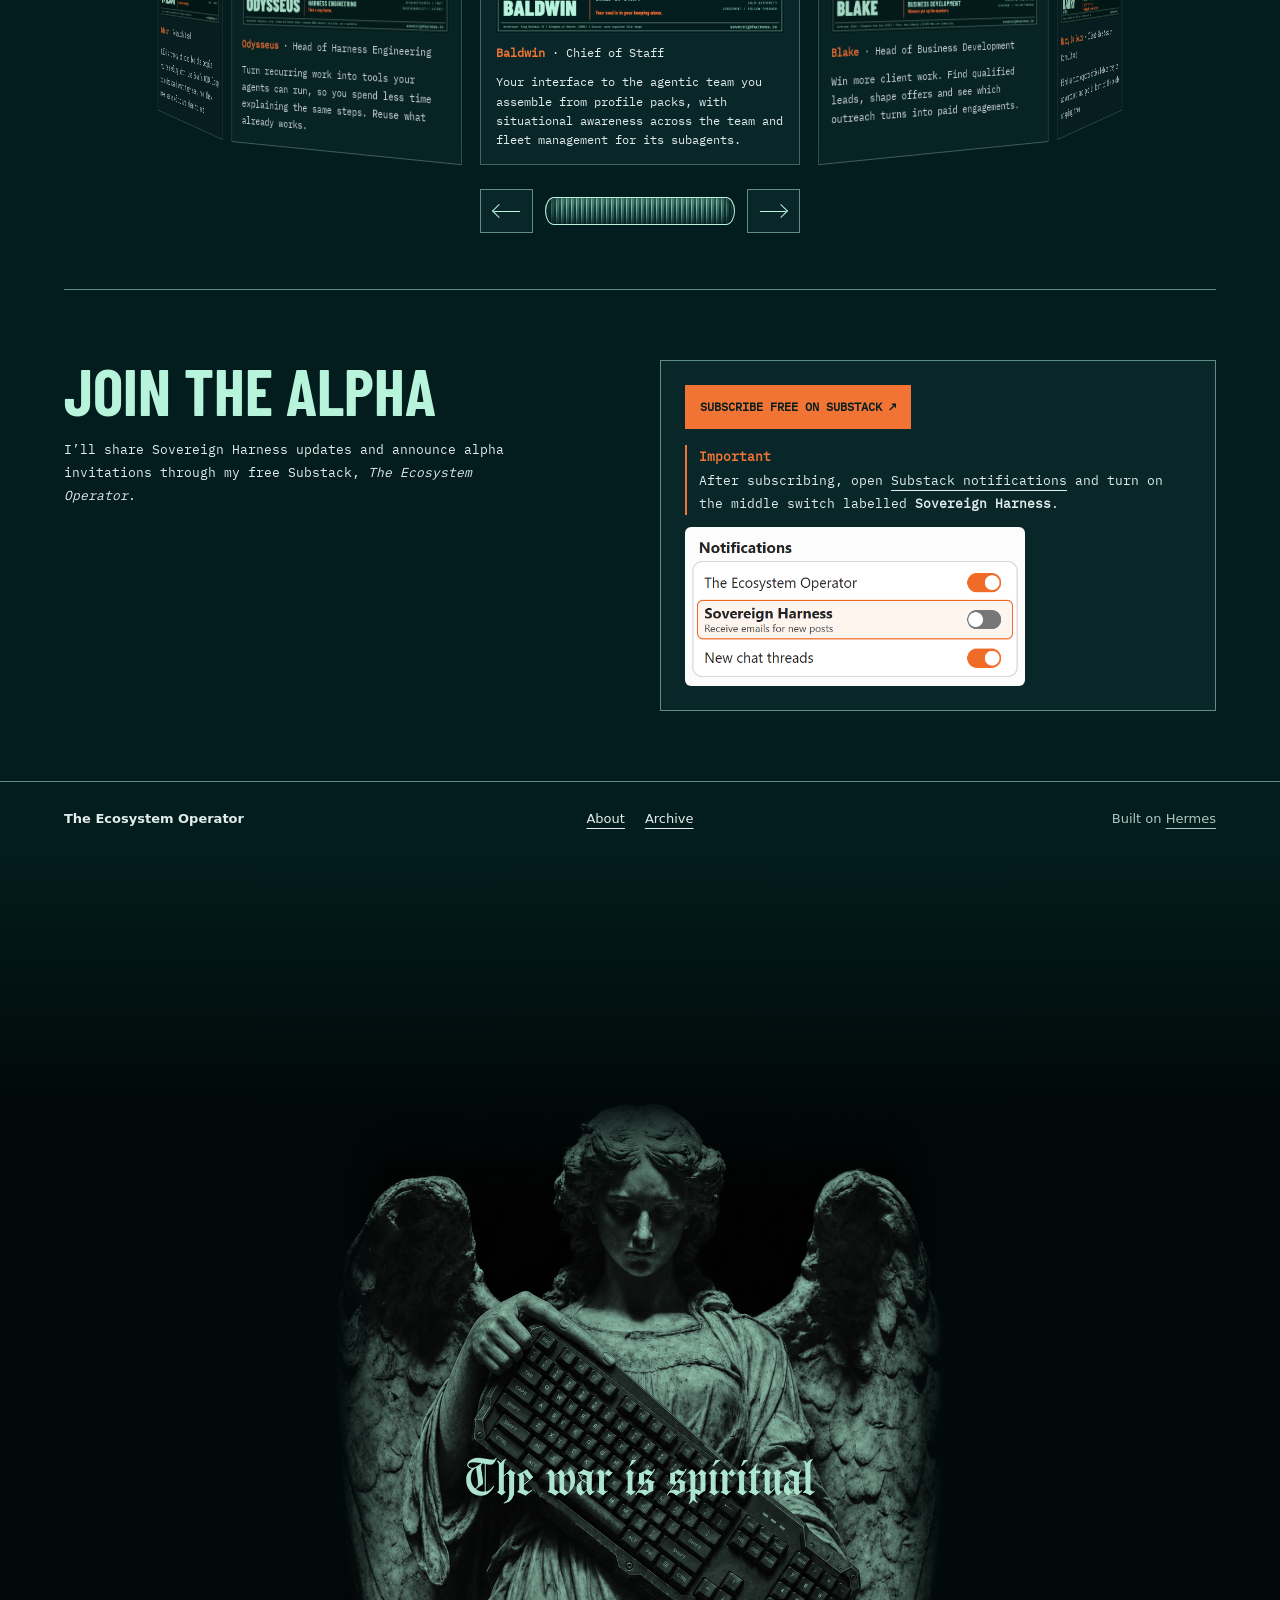
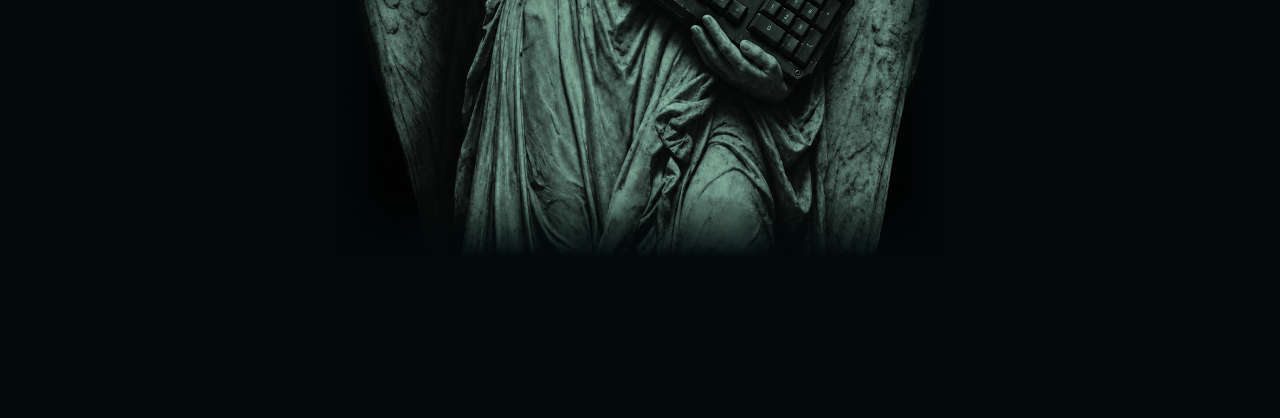
==== commit 216f3a77: "Match the angel grade to the Sovereign Harness palette" ====
--- a/green-preview/index.html
+++ b/green-preview/index.html
@@ -27,7 +27,7 @@
 <meta name="robots" content="noindex">
 <style>
   .closing-artwork {
-    --darkness: #020403;
+    --darkness: #010909; /* Petrol dark mixed with black. */
     --descent: clamp(10rem, 27svh, 19rem);
     margin: 0;
     padding: var(--descent) 0 clamp(6rem, 18svh, 10rem);
@@ -36,6 +36,7 @@
   }
   .closing-portrait {
     position: relative;
+    isolation: isolate;
     width: min(100%, 38rem);
     margin-inline: auto;
     opacity: var(--reveal, 1);
@@ -44,13 +45,23 @@
     display: block;
     width: 100%;
     height: auto;
-    filter: grayscale(.8) sepia(.32) hue-rotate(43deg) saturate(1.15);
-  }
+    filter: grayscale(1) contrast(1.06);
+  }
+  .closing-portrait::before,
   .closing-portrait::after {
     content: "";
     position: absolute;
     inset: 0;
     pointer-events: none;
+  }
+  .closing-portrait::before {
+    z-index: 1;
+    background: var(--mint);
+    background: color-mix(in srgb, var(--mint) 86%, var(--muted));
+    mix-blend-mode: multiply;
+  }
+  .closing-portrait::after {
+    z-index: 2;
     background:
       linear-gradient(to bottom, var(--darkness), transparent 13%, transparent 91%, var(--darkness)),
       linear-gradient(to right, var(--darkness), transparent 9%, transparent 91%, var(--darkness));
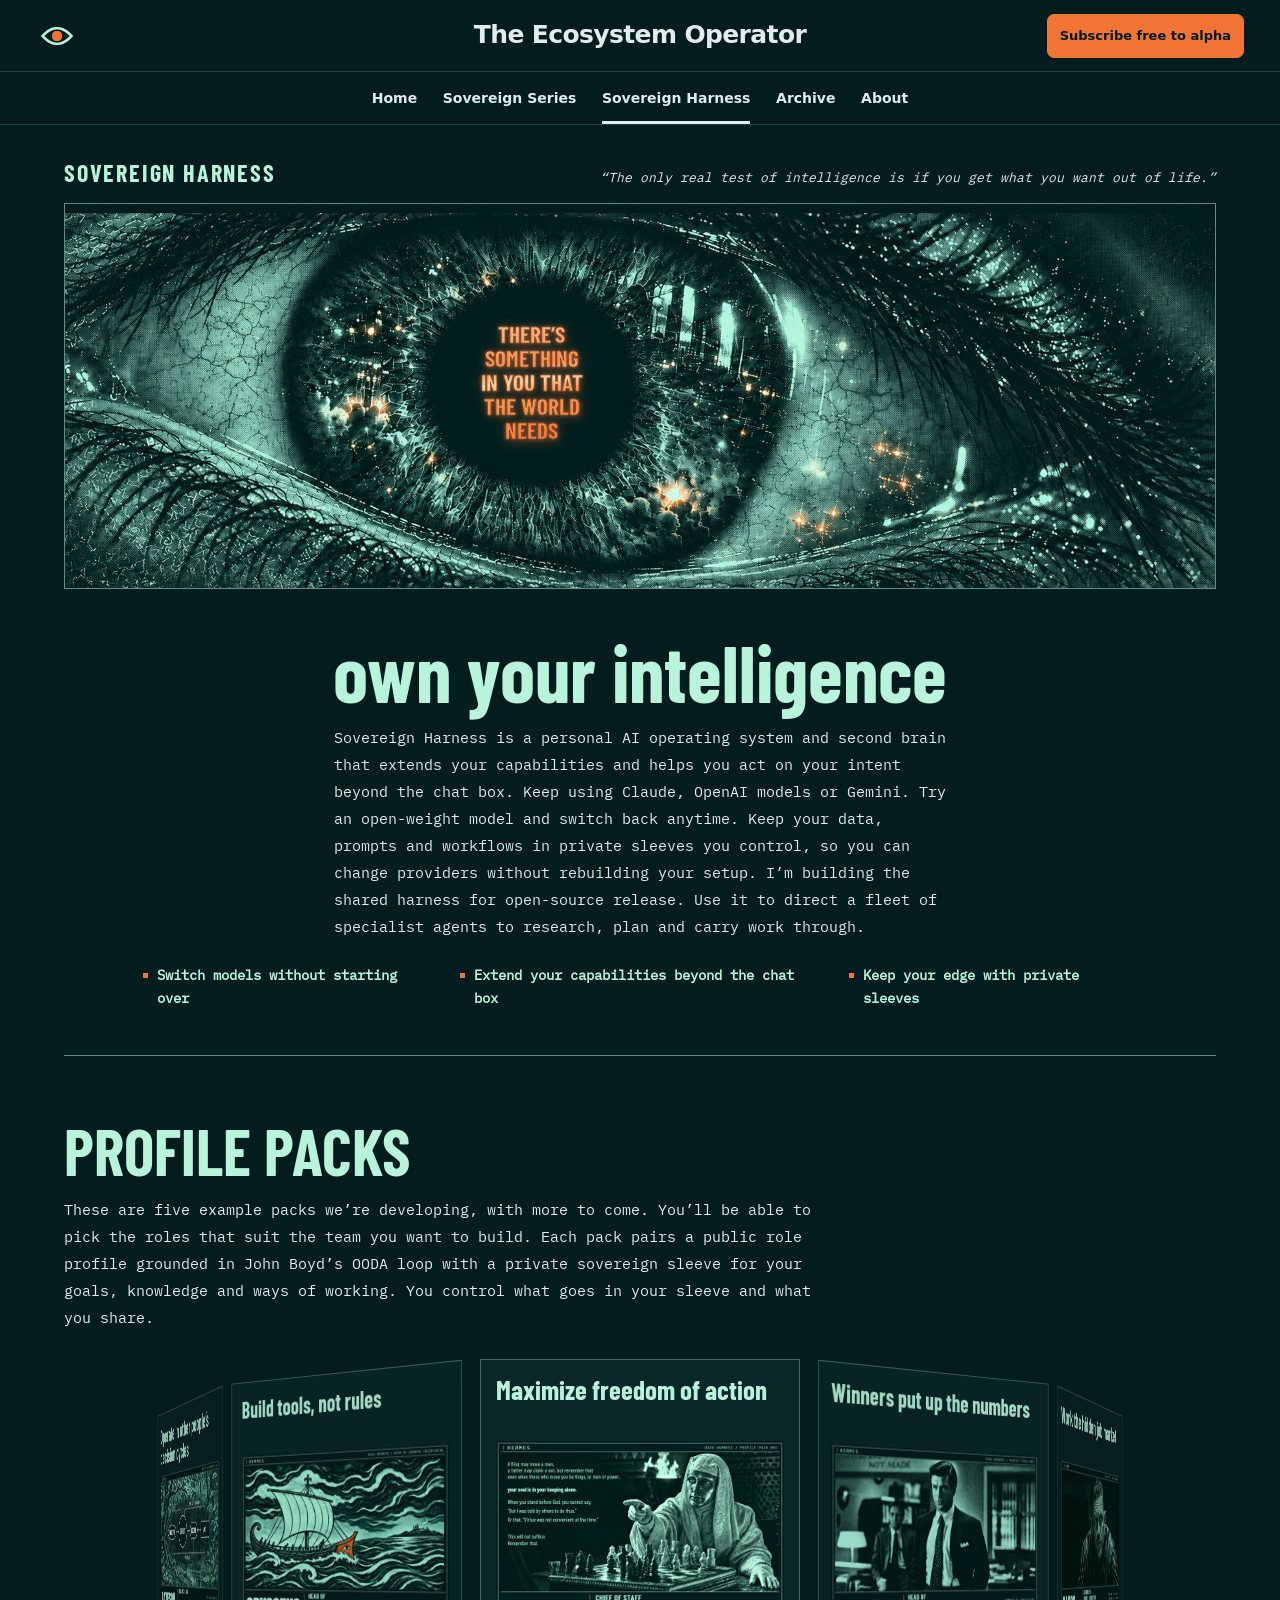
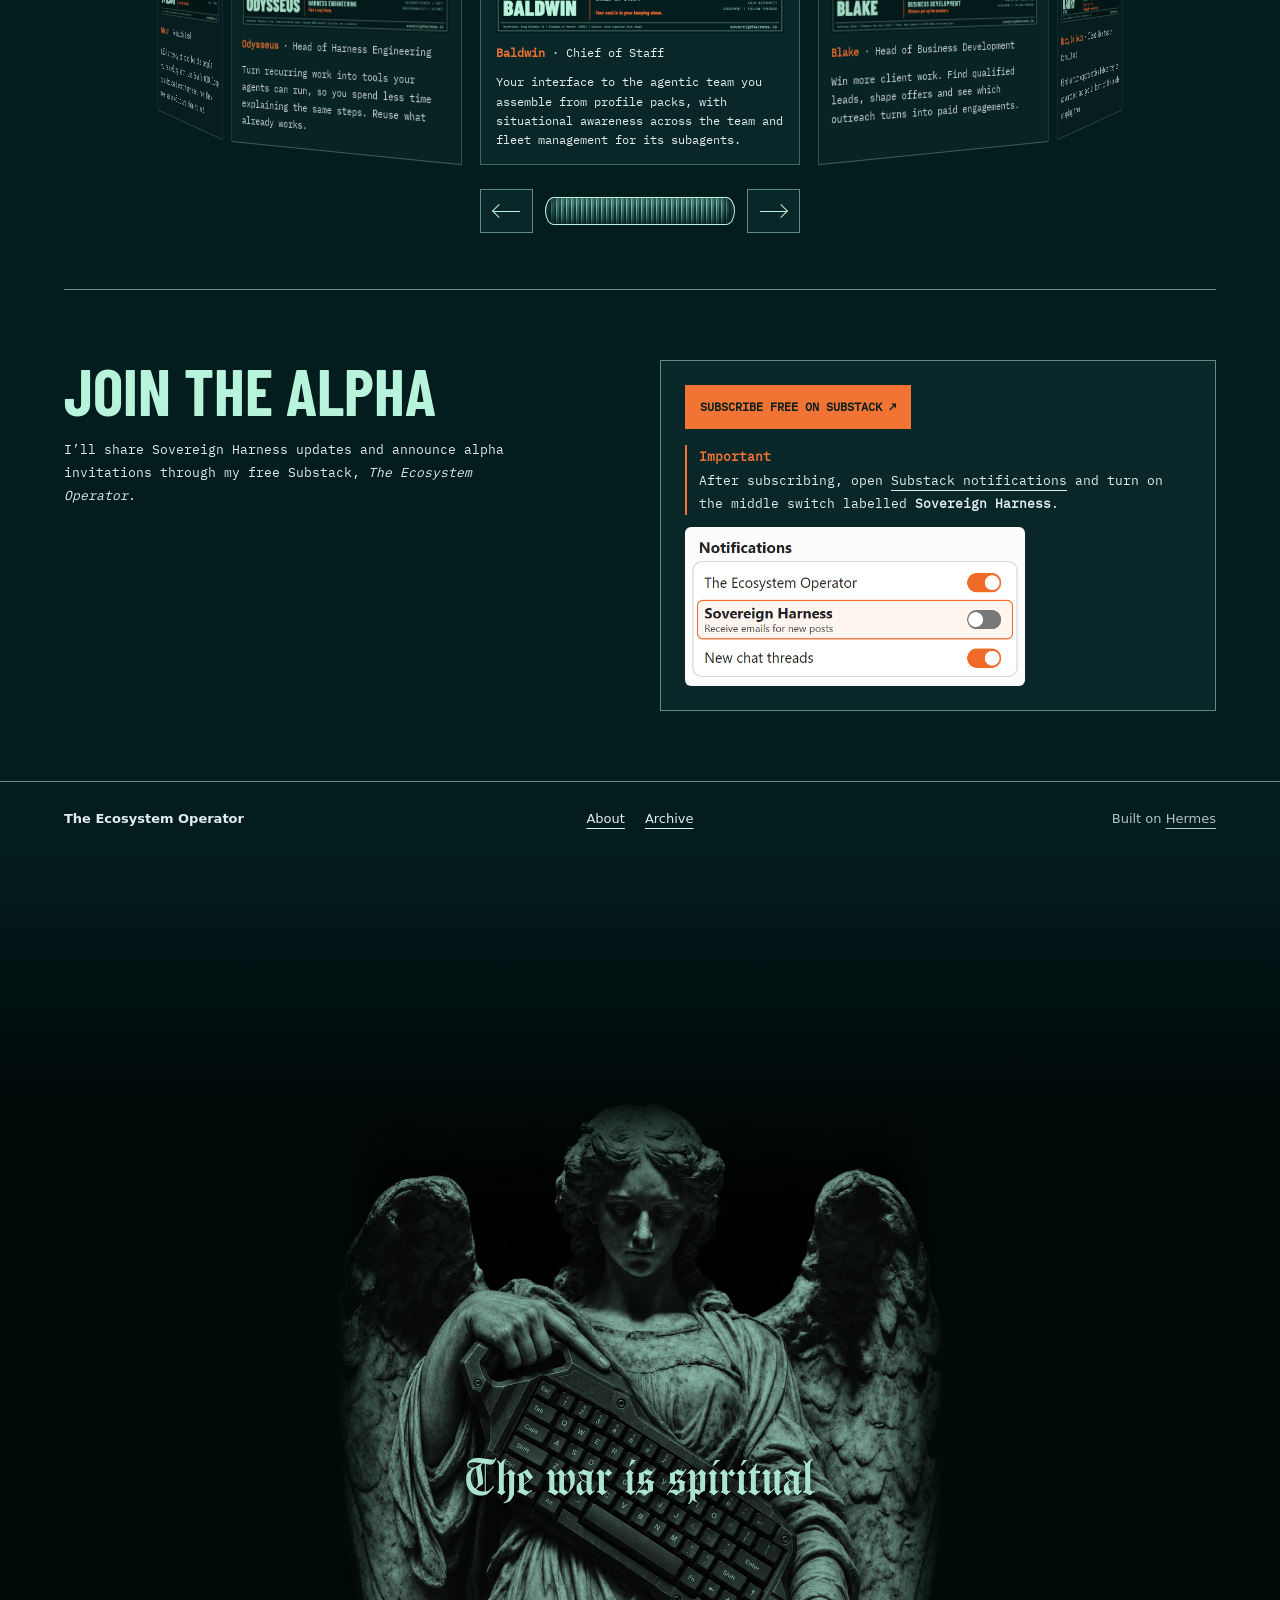
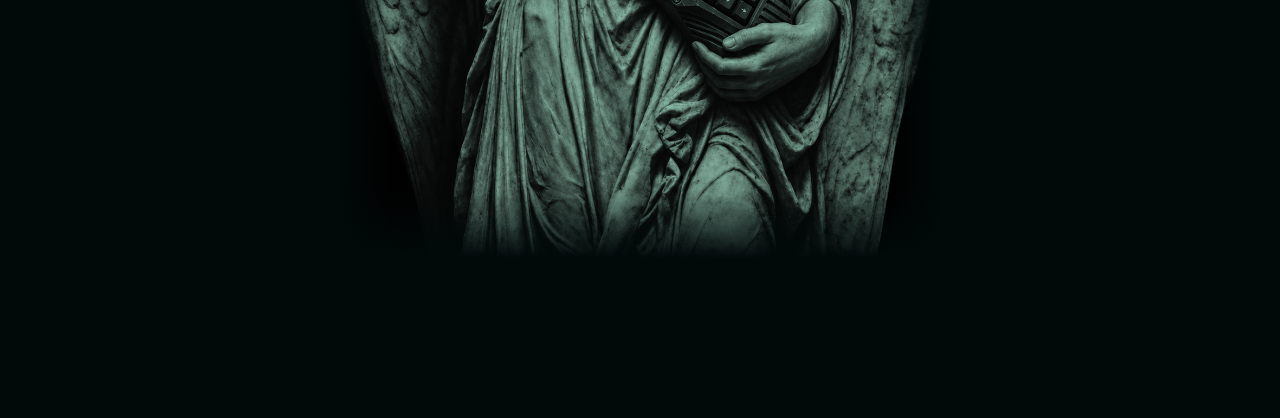
==== commit 7e3acd92: "Refine the angel's compact keyboard and carry" ====
--- a/green-preview/index.html
+++ b/green-preview/index.html
@@ -167,8 +167,8 @@
 </footer>
 <figure class="closing-artwork" id="closing-artwork">
   <div class="closing-portrait">
-    <img src="the-war-is-spiritual-keyboard.webp?v=2" width="1122" height="1402"
-         loading="lazy" alt="A stone angel carries a rugged keyboard, index finger straight along its frame. The caption reads ‘The war is spiritual’.">
+    <img src="the-war-is-spiritual-keyboard.webp?v=3" width="1122" height="1402"
+         loading="lazy" alt="A stone angel grips a compact keyboard against her chest, index finger straight along its frame. The caption reads ‘The war is spiritual’.">
   </div>
 </figure>
 <script src="../profile-packs.js?v=69438b4" defer></script>
